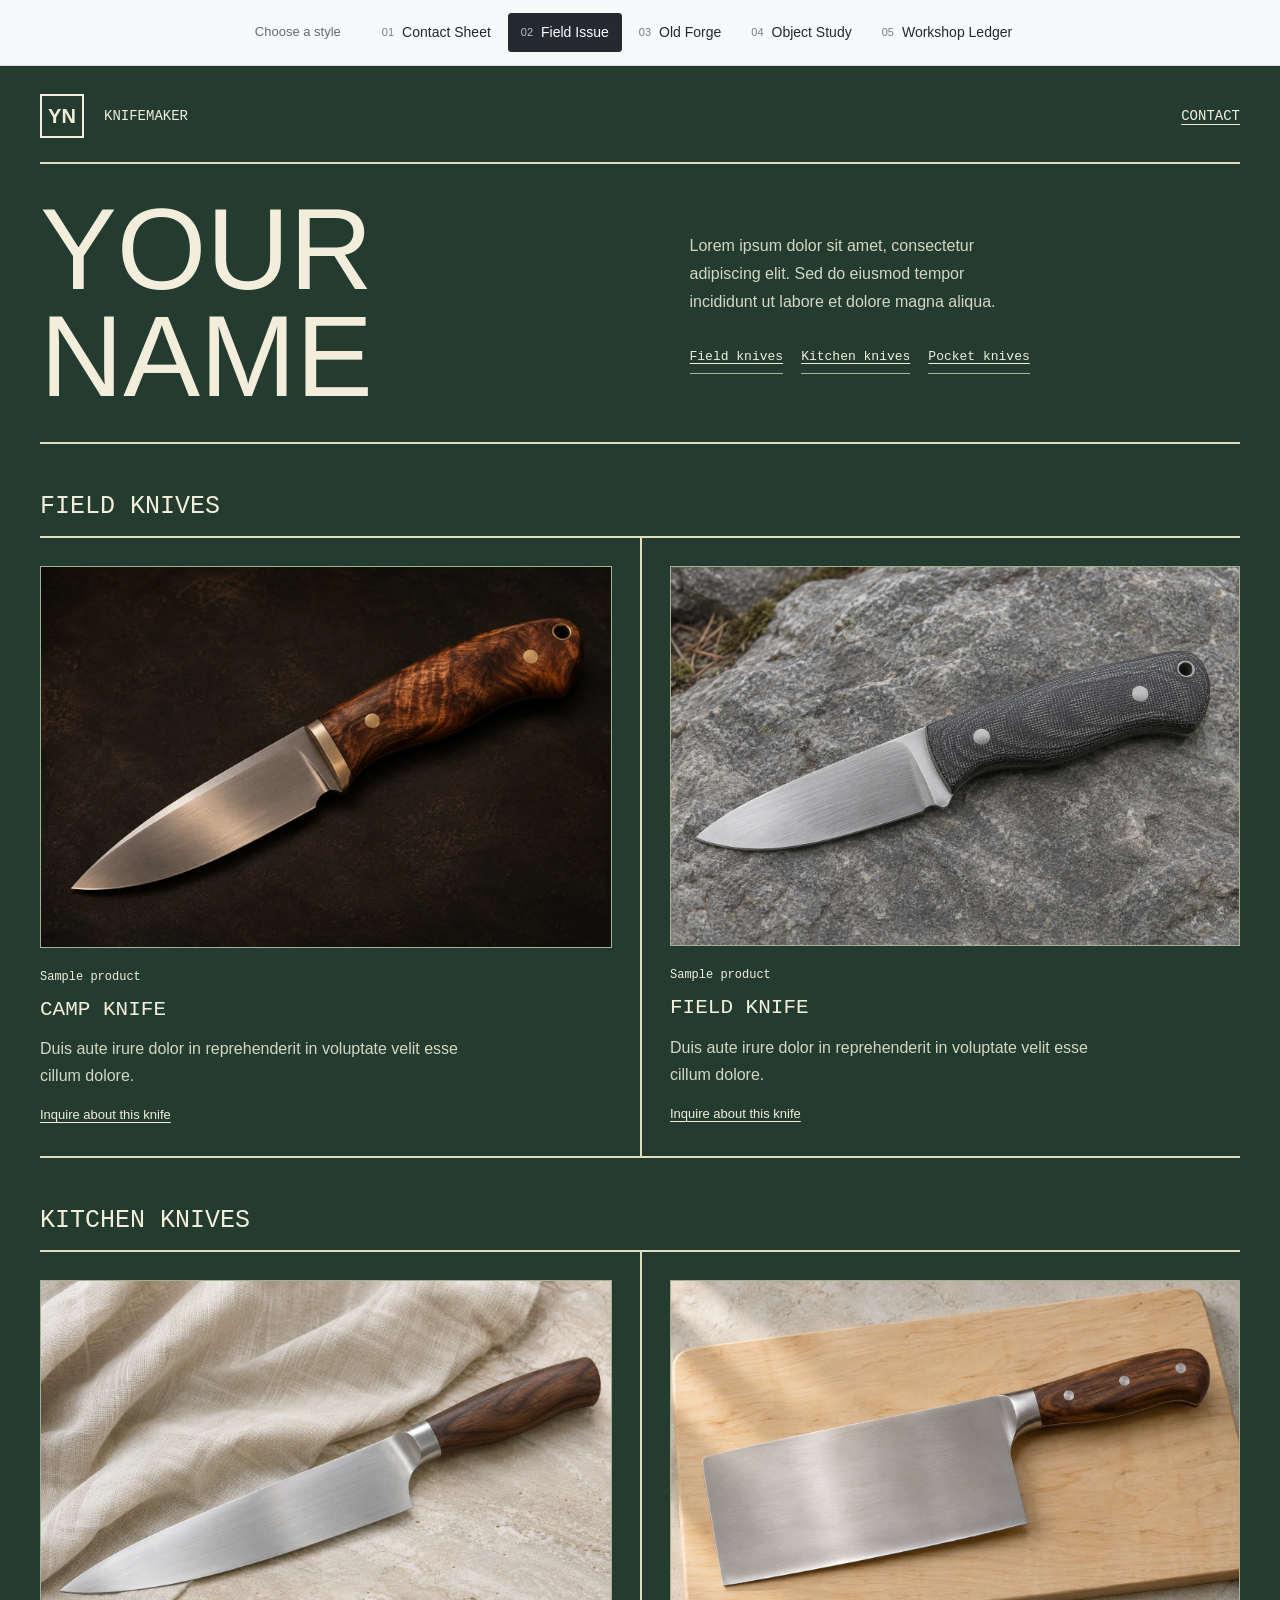
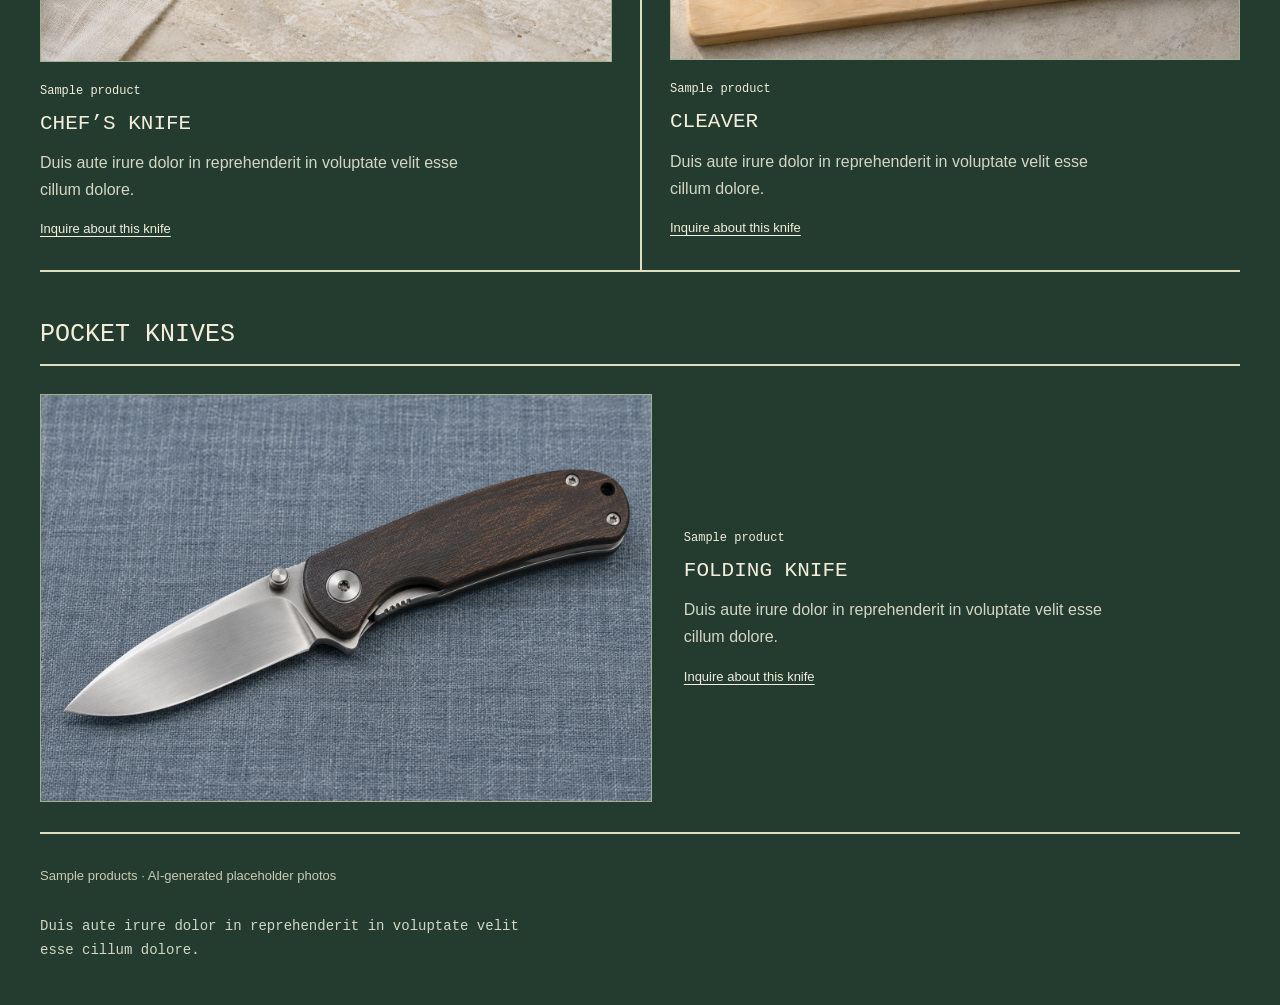
==== field.html @ 93c5e6f6 "Add five knife portfolio demos with fantasy-inspired Old Forge" ====
<!doctype html>
<html lang="en">
  <head>
    <meta charset="utf-8">
    <meta name="viewport" content="width=device-width, initial-scale=1">
    <meta name="description" content="Knife portfolio style preview: Field Issue.">
    <title>Field Issue — Knife portfolio preview</title>
    <link rel="icon" type="image/svg+xml" href="assets/favicon.svg">
    <link rel="stylesheet" href="styles.css?v=old-forge">
  </head>
  <body class="field-issue">
    <a class="skip-link" href="#main">Skip to page</a>
    <header class="demo-bar"><span class="demo-label">Choose a style</span><nav class="demo-nav" aria-label="Page styles">
          <a href="index.html"><span class="demo-number">01</span>Contact Sheet</a>
          <a href="field.html" aria-current="page"><span class="demo-number">02</span>Field Issue</a>
          <a href="zine.html"><span class="demo-number">03</span>Old Forge</a>
          <a href="object.html"><span class="demo-number">04</span>Object Study</a>
          <a href="ledger.html"><span class="demo-number">05</span>Workshop Ledger</a>
    </nav></header>

    <div class="field-page"><header class="field-header"><span class="field-stamp">YN</span><span>Knifemaker</span><a href="mailto:hello@example.com?subject=Knife%20inquiry">Contact</a></header><div class="field-masthead"><h1>Your<br> Name</h1><div><p>Lorem ipsum dolor sit amet, consectetur adipiscing elit. Sed do eiusmod tempor incididunt ut labore et dolore magna aliqua.</p><nav class="product-nav" aria-label="Blade types"><a href="#field-knives">Field knives</a><a href="#kitchen-knives">Kitchen knives</a><a href="#pocket-knives">Pocket knives</a></nav></div></div><main id="main" tabindex="-1"><section class="blade-section field-section" id="field-knives" aria-labelledby="field-knives-title"><div class="product-heading"><h2 id="field-knives-title">Field knives</h2></div><div class="field-catalog product-grid"><figure class="field-item product-card"><img src="assets/sample-knife.webp" width="1536" height="1024" alt="Illustrative camp knife with a figured wood handle and satin steel blade" fetchpriority="high"><figcaption><span class="item-number">Sample product</span><h3>Camp knife</h3><p>Duis aute irure dolor in reprehenderit in voluptate velit esse cillum dolore.</p><a class="product-inquiry" aria-label="Inquire about Camp knife" href="mailto:hello@example.com?subject=Camp%20knife%20inquiry">Inquire about this knife</a></figcaption></figure><figure class="field-item product-card"><img src="assets/sample-field.webp" width="1536" height="1024" alt="Illustrative fixed-blade field knife with a charcoal handle on stone" loading="lazy"><figcaption><span class="item-number">Sample product</span><h3>Field knife</h3><p>Duis aute irure dolor in reprehenderit in voluptate velit esse cillum dolore.</p><a class="product-inquiry" aria-label="Inquire about Field knife" href="mailto:hello@example.com?subject=Field%20knife%20inquiry">Inquire about this knife</a></figcaption></figure></div></section><section class="blade-section field-section" id="kitchen-knives" aria-labelledby="kitchen-knives-title"><div class="product-heading"><h2 id="kitchen-knives-title">Kitchen knives</h2></div><div class="field-catalog product-grid"><figure class="field-item product-card"><img src="assets/sample-chef.webp" width="1536" height="1024" alt="Illustrative chef knife with a walnut handle on pale linen" loading="lazy"><figcaption><span class="item-number">Sample product</span><h3>Chef’s knife</h3><p>Duis aute irure dolor in reprehenderit in voluptate velit esse cillum dolore.</p><a class="product-inquiry" aria-label="Inquire about Chef’s knife" href="mailto:hello@example.com?subject=Chef%E2%80%99s%20knife%20inquiry">Inquire about this knife</a></figcaption></figure><figure class="field-item product-card"><img src="assets/sample-cleaver.webp" width="1536" height="1024" alt="Illustrative broad rectangular cleaver with a walnut handle on a pale cutting board" loading="lazy"><figcaption><span class="item-number">Sample product</span><h3>Cleaver</h3><p>Duis aute irure dolor in reprehenderit in voluptate velit esse cillum dolore.</p><a class="product-inquiry" aria-label="Inquire about Cleaver" href="mailto:hello@example.com?subject=Cleaver%20inquiry">Inquire about this knife</a></figcaption></figure></div></section><section class="blade-section field-section" id="pocket-knives" aria-labelledby="pocket-knives-title"><div class="product-heading"><h2 id="pocket-knives-title">Pocket knives</h2></div><div class="field-catalog product-grid product-single"><figure class="field-item product-card"><img src="assets/sample-pocket.webp" width="1536" height="1024" alt="Illustrative open folding pocket knife with a dark handle on blue-gray fabric" loading="lazy"><figcaption><span class="item-number">Sample product</span><h3>Folding knife</h3><p>Duis aute irure dolor in reprehenderit in voluptate velit esse cillum dolore.</p><a class="product-inquiry" aria-label="Inquire about Folding knife" href="mailto:hello@example.com?subject=Folding%20knife%20inquiry">Inquire about this knife</a></figcaption></figure></div></section><p class="demo-disclosure">Sample products · AI-generated placeholder photos</p><p class="field-closing">Duis aute irure dolor in reprehenderit in voluptate velit esse cillum dolore.</p></main></div>
  </body>
</html>
---- styles.css ----
@charset "UTF-8";

/* Only the demo switcher is shared. Each page has its own composition. */
:root { color-scheme: light; --demo-height: 66px; }
* { box-sizing: border-box; }
body { margin: 0; font: 16px/1.5 -apple-system, BlinkMacSystemFont, "Segoe UI", sans-serif; -webkit-font-smoothing: antialiased; }
h1, p, figure { margin: 0; }
a { color: inherit; text-underline-offset: .25em; }
a:focus-visible { outline: 3px solid #4676dd; outline-offset: 5px; }
img { display: block; max-width: 100%; height: auto; }
main:focus { outline: none; }
.sample-note { font: 13px/1.5 -apple-system, BlinkMacSystemFont, "Segoe UI", sans-serif; }
.demo-bar { position: sticky; top: 0; z-index: 20; display: flex; align-items: center; justify-content: center; gap: 28px; min-height: var(--demo-height); padding: 10px 24px; border-bottom: 1px solid #d9dce0; background: #f8f9fa; color: #23282e; font: 14px/1.4 -apple-system, BlinkMacSystemFont, "Segoe UI", sans-serif; }
.demo-label { flex-shrink: 0; color: #646b73; font-size: 13px; }
.demo-nav { display: flex; flex-wrap: wrap; justify-content: center; gap: 4px; }
.demo-nav a { display: inline-flex; gap: 8px; align-items: center; padding: 9px 12px; border: 1px solid transparent; border-radius: 3px; text-decoration: none; white-space: nowrap; }
.demo-nav a:hover { background: #e9edf1; }
.demo-nav a[aria-current="page"] { border-color: #252a30; background: #252a30; color: #fff; }
.demo-number { color: #747d86; font-size: 11px; font-variant-numeric: tabular-nums; }
.demo-nav a[aria-current="page"] .demo-number { color: #bac2cb; }
.skip-link { position: fixed; top: -100px; left: 16px; z-index: 100; padding: 10px 14px; background: #23282e; color: white; }
.skip-link:focus { top: 12px; }

/* 01 — Contact Sheet: a quiet photographer's portfolio. */
.contact-sheet { background: #f4f5f4; color: #252a2d; }
.sheet-page { width: min(1020px, calc(100% - 80px)); margin: 0 auto; padding-bottom: 40px; }
.sheet-header { display: flex; align-items: center; justify-content: space-between; flex-wrap: wrap; gap: 16px 32px; padding: 36px 0 30px; }
.sheet-header h1 { font-size: 20px; font-weight: 600; letter-spacing: -.025em; }
.sheet-header p { color: #636a6e; font-size: 14px; }
.sheet-header a { font-size: 14px; overflow-wrap: anywhere; }
.sheet-photo img { width: 100%; aspect-ratio: 3 / 2; }
.sheet-photo figcaption { display: flex; justify-content: space-between; flex-wrap: wrap; gap: 8px 24px; padding-top: 16px; }
.sheet-photo .sample-note { color: #636a6e; }

/* 02 — Field Issue: boxed, practical, and deliberately utilitarian. */
.field-issue { background: #243c2f; color: #f2eedb; }
.field-page { width: min(1400px, calc(100% - 80px)); margin: 0 auto; padding: 28px 0 42px; }
.field-header { display: flex; align-items: center; gap: 20px; padding: 0 0 24px; border-bottom: 2px solid #dfdfbd; font: 14px/1.5 "Courier New", monospace; text-transform: uppercase; }
.field-stamp { display: grid; place-items: center; width: 44px; height: 44px; border: 2px solid currentColor; font: bold 20px/1 Arial, sans-serif; }
.field-header a { margin-left: auto; }
.field-grid { display: grid; grid-template-columns: 1.35fr 1fr; min-height: 610px; border-bottom: 2px solid #dfdfbd; }
.field-photo { display: flex; flex-direction: column; justify-content: center; padding: 30px 30px 30px 0; border-right: 2px solid #dfdfbd; }
.field-photo-top { display: flex; flex-wrap: wrap; justify-content: space-between; gap: 8px; padding-bottom: 14px; font: 14px/1.5 "Courier New", monospace; }
.field-photo img { width: 100%; border: 1px solid #c9ccb0; aspect-ratio: 3 / 2; }
.field-photo figcaption { padding-top: 12px; color: #c8cbb3; }
.field-identity { display: flex; flex-direction: column; align-items: flex-start; padding: 34px 0 26px 36px; }
.field-kicker { font: 13px/1.5 "Courier New", monospace; text-transform: uppercase; }
.field-identity h1 { margin: 34px 0; font-family: Impact, "Arial Narrow", sans-serif; font-size: clamp(72px, 8.7vw, 132px); font-weight: 400; line-height: .94; letter-spacing: -.02em; text-transform: uppercase; }
.field-contact { display: block; max-width: 100%; padding: 13px 18px; background: #e6ef75; color: #1c2b20; font: bold 14px/1.5 "Courier New", monospace; overflow-wrap: anywhere; }
.field-bottom { display: flex; justify-content: space-between; width: 100%; gap: 20px; margin-top: auto; padding-top: 36px; font: 13px/1.5 "Courier New", monospace; }


/* 04 — Object Study: quiet spacing and a framed, museum-like presentation. */
.object-study { background: #f5f2eb; color: #2e2a25; font-family: Georgia, "Times New Roman", serif; }
.object-page { width: min(1180px, calc(100% - 80px)); margin: auto; padding-bottom: 40px; }
.object-header { text-align: center; padding: 42px 0 32px; }
.object-header h1 { font-size: 24px; font-weight: 400; }
.object-header p { margin-top: 6px; color: #70695e; font-size: 14px; }
.object-mount { width: min(840px, 100%); margin: auto; padding: 44px 80px; border: 1px solid #ddd7cb; background: #fffefa; }
.object-mount img { width: 100%; aspect-ratio: 3 / 2; }
.object-piece figcaption { display: flex; flex-direction: column; align-items: center; gap: 8px; padding-top: 24px; }
.object-title { font-size: 23px; font-style: italic; }
.object-piece .sample-note { color: #756e63; }
.object-contact { margin-top: 26px; text-align: center; font-size: 15px; }

/* 05 — Workshop Ledger: an architectural split with a warm, solid sidebar. */
.workshop-ledger { background: #24201c; color: #f8f3eb; }
.ledger-page { display: grid; grid-template-columns: minmax(300px, 32%) 1fr; min-height: calc(100svh - var(--demo-height)); }
.ledger-sidebar { display: flex; flex-direction: column; padding: 34px 36px 30px; background: #a7422b; }
.ledger-top { display: flex; justify-content: space-between; font-size: 13px; }
.ledger-sidebar h1 { margin-top: 72px; font: 400 clamp(64px, 6.8vw, 104px)/.98 Georgia, "Times New Roman", serif; letter-spacing: -.055em; }
.ledger-contact { margin-top: auto; padding-top: 64px; }
.ledger-contact p { padding-top: 18px; margin-bottom: 8px; border-top: 1px solid #d69c8b; font-size: 13px; }
.ledger-contact a { font-size: 15px; overflow-wrap: anywhere; }
.ledger-foot { margin-top: 32px; font-size: 12px; }
.ledger-photo { position: relative; display: flex; flex-direction: column; justify-content: center; min-width: 0; padding: 48px 28px; background: #1e1a16; }
.ledger-photo img { width: 100%; aspect-ratio: 3 / 2; }
.ledger-photo figcaption { padding-top: 16px; color: #b9afa1; text-align: right; }

@media (max-width: 1000px) {
  :root { --demo-height: 100px; }
  .demo-bar { flex-direction: column; gap: 5px; padding: 9px 16px; }
  .demo-label { font-size: 12px; }
  .demo-nav a { padding: 8px 10px; }
  .field-page { width: calc(100% - 48px); }
  .field-grid { grid-template-columns: 1.2fr 1fr; min-height: 550px; }
  .field-photo { padding-right: 20px; }
  .field-identity { padding-left: 24px; }
  .field-identity h1 { font-size: 80px; }
  .ledger-sidebar { padding-inline: 28px; }
  .ledger-photo { padding-inline: 20px; }
}
@media (max-width: 700px) {
  .demo-bar { position: relative; padding: 10px 8px; }
  .demo-nav { gap: 3px; }
  .demo-nav a { padding: 7px 8px; font-size: 12px; }
  .demo-number { font-size: 10px; }
  .sheet-page { width: calc(100% - 32px); }
  .sheet-header { padding: 24px 0; gap: 16px; }
  .sheet-header h1 { font-size: 18px; }
  .sheet-photo figcaption { padding-top: 12px; gap: 8px 16px; }
  .field-page { width: calc(100% - 32px); padding-top: 18px; }
  .field-header { padding-bottom: 16px; gap: 16px; font-size: 12px; }
  .field-grid { grid-template-columns: 1fr; }
  .field-photo { border-right: 0; border-bottom: 2px solid #dfdfbd; padding: 22px 0; }
  .field-identity { padding: 26px 0 20px; }
  .field-identity h1 { margin: 24px 0; font-size: clamp(80px, 19vw, 120px); }
  .field-identity h1 br { display: none; }
  .field-identity h1 { max-width: 100%; overflow-wrap: anywhere; }
  .field-bottom { padding-top: 28px; }
  .object-page { width: calc(100% - 32px); padding-bottom: 30px; }
  .object-header { padding: 32px 0 24px; }
  .object-mount { padding: 28px; }
  .object-title { font-size: 22px; }
  .ledger-page { grid-template-columns: 1fr; min-height: 0; }
  .ledger-sidebar { padding: 24px; }
  .ledger-sidebar h1 { margin-top: 32px; font-size: 72px; }
  .ledger-sidebar h1 br { display: none; }
  .ledger-contact { padding-top: 34px; }
  .ledger-foot { margin-top: 22px; }
  .ledger-photo { padding: 28px 20px; }
}
@media (max-width: 380px) {
  .demo-nav a { padding-inline: 6px; gap: 5px; }
  .sheet-header { align-items: flex-start; }
  .sheet-header a { font-size: 13px; }
  .field-identity h1 { font-size: 76px; }
  .ledger-sidebar h1 { font-size: 62px; }
}

/* Expanded demo content: shared photographs, different arrangements. */
h2 { margin: 0; font-size: 20px; font-weight: 500; line-height: 1.3; }
.item-number { display: block; margin-bottom: 10px; font: 12px/1.5 "Courier New", monospace; }
.sheet-intro { max-width: 550px; margin: 0 0 30px; color: #60666a; line-height: 1.75; }
.sheet-gallery { display: grid; grid-template-columns: 1fr 1fr; gap: 42px 28px; margin-top: 52px; }
.sheet-item img { width: 100%; aspect-ratio: 3 / 2; object-fit: cover; }
.sheet-item figcaption { padding-top: 16px; }
.sheet-item .item-number { display: none; }
.sheet-item h2 { font-size: 17px; font-weight: 500; }
.sheet-item p { max-width: 42ch; margin-top: 8px; color: #636a6e; font-size: 14px; line-height: 1.75; }
.sheet-closing { display: flex; justify-content: space-between; align-items: flex-start; gap: 24px; margin-top: 52px; padding-top: 24px; border-top: 1px solid #d6dad9; font-size: 14px; }
.sheet-closing p { max-width: 42ch; color: #636a6e; }
.sheet-closing a { flex-shrink: 0; }
.field-intro { max-width: 33ch; margin-bottom: 28px; color: #d3d7c2; font-size: 16px; line-height: 1.75; }
.field-identity h1 { margin-block: 26px; }
.field-catalog { display: grid; grid-template-columns: 1fr 1fr; border-bottom: 2px solid #dfdfbd; }
.field-item { padding: 28px 28px 30px 0; border-top: 1px solid #7a8a70; }
.field-item:nth-child(even) { padding: 28px 0 30px 28px; border-left: 2px solid #dfdfbd; }
.field-item img { width: 100%; aspect-ratio: 3 / 2; object-fit: cover; border: 1px solid #a5b092; }
.field-item figcaption { padding-top: 20px; }
.field-item h2 { font-family: "Courier New", monospace; font-size: 19px; text-transform: uppercase; }
.field-item p { max-width: 47ch; margin-top: 12px; color: #d3d7c2; line-height: 1.7; }
.field-closing { max-width: 60ch; padding-top: 28px; color: #d3d7c2; font: 14px/1.7 "Courier New", monospace; }
.object-intro { max-width: 47ch; margin: 0 auto 34px; color: #6b6257; text-align: center; font-size: 17px; line-height: 1.8; }
.object-gallery { display: grid; grid-template-columns: 1fr 1fr; gap: 62px 48px; width: min(1000px,100%); margin: 72px auto 0; }
.object-item { min-width: 0; text-align: center; }
.object-item img { width: 100%; aspect-ratio: 3 / 2; object-fit: cover; padding: 26px; border: 1px solid #ddd7cb; background: #fffefa; }
.object-item figcaption { padding-top: 20px; }
.object-item .item-number { color: #7c7367; }
.object-item h2 { font-family: Georgia, serif; font-size: 22px; font-weight: 400; font-style: italic; }
.object-item p { max-width: 35ch; margin: 12px auto 0; color: #70695e; line-height: 1.8; }
.object-closing { max-width: 44ch; margin: 64px auto 0; text-align: center; color: #70695e; line-height: 1.8; }
.ledger-sidebar { position: sticky; top: var(--demo-height); align-self: start; min-height: calc(100svh - var(--demo-height)); }
.ledger-sidebar h1 { margin-top: 52px; }
.ledger-intro { max-width: 30ch; margin-top: 30px; color: #f0d7cb; line-height: 1.8; }
.ledger-contact { padding-top: 42px; }
.ledger-work { min-width: 0; }
.ledger-photo { min-height: calc(100svh - var(--demo-height)); }
.ledger-gallery { display: grid; grid-template-columns: 1fr 1fr; background: #eeeae3; color: #342d28; }
.ledger-item { min-width: 0; padding: 26px; border-bottom: 1px solid #c7c0b7; }
.ledger-item:nth-child(odd) { border-right: 1px solid #c7c0b7; }
.ledger-item img { width: 100%; aspect-ratio: 3 / 2; object-fit: cover; }
.ledger-item figcaption { padding-top: 20px; }
.ledger-item h2 { font-size: 19px; font-weight: 500; }
.ledger-item p { margin-top: 12px; color: #70675d; font-size: 14px; line-height: 1.8; }
.ledger-closing { margin: 0; padding: 32px 26px 38px; background: #eeeae3; color: #70675d; font-size: 14px; line-height: 1.8; }
@media (max-width: 1000px) {
  .ledger-intro { font-size: 14px; }
  .ledger-item { padding: 20px; }
}
@media (max-width: 700px) {
  .sheet-intro { margin-bottom: 24px; font-size: 15px; }
  .sheet-gallery { grid-template-columns: 1fr; gap: 30px; margin-top: 34px; }
  .sheet-closing { flex-direction: column; gap: 16px; margin-top: 34px; }
  .field-catalog { grid-template-columns: 1fr; }
  .field-item, .field-item:nth-child(even) { padding: 24px 0; border-left: 0; }
  .field-intro { max-width: 100%; }
  .object-intro { font-size: 16px; }
  .object-gallery { grid-template-columns: 1fr; gap: 40px; margin-top: 48px; }
  .object-item img { padding: 24px; }
  .object-closing { margin-top: 40px; }
  .ledger-sidebar { position: static; min-height: 0; }
  .ledger-sidebar h1 { margin-top: 32px; }
  .ledger-intro { max-width: 42ch; font-size: 16px; }
  .ledger-photo { min-height: 0; }
  .ledger-gallery { grid-template-columns: 1fr; }
  .ledger-item, .ledger-item:nth-child(odd) { border-right: 0; padding: 24px; }
}

/* Product groups and category navigation. */
h3 { margin: 0; font-size: 20px; font-weight: 500; line-height: 1.3; }
.blade-section { margin-top: 48px; scroll-margin-top: calc(var(--demo-height) + 24px); }
.product-heading { padding-bottom: 18px; }
.product-heading h2 { font-size: 26px; }
.product-nav { display: flex; flex-wrap: wrap; gap: 10px 26px; margin-bottom: 32px; }
.product-nav a { display: inline-block; padding-block: 7px; font-size: 14px; text-decoration-thickness: 1px; }
.product-inquiry { display: inline-block; margin-top: 16px; font-size: 13px; }
.demo-disclosure { padding-top: 32px; font: 13px/1.6 -apple-system,BlinkMacSystemFont,"Segoe UI",sans-serif; }
.product-feature h3 { font-size: 16px; }

.sheet-section .sheet-gallery { margin-top: 0; }
.sheet-section .product-heading { border-top: 1px solid #cbd0cf; padding-top: 22px; }
.sheet-section h2 { font-size: 23px; font-weight: 500; }
.sheet-section h3 { font-size: 18px; }
.sheet-section .item-number { display: block; margin-bottom: 6px; color: #727a7c; }
.sheet-section .product-single { grid-template-columns: 1fr; }
.sheet-section .product-single .sheet-item { display: grid; grid-template-columns: 1.1fr 1fr; align-items: center; gap: 32px; }
.contact-sheet .demo-disclosure { color: #636a6e; }

.field-masthead { display: grid; grid-template-columns: 1.1fr 1fr; align-items: center; gap: 44px; padding-block: 32px; border-bottom: 2px solid #dfdfbd; }
.field-masthead h1 { font: 400 clamp(76px,9vw,130px)/.93 Impact,"Arial Narrow",sans-serif; text-transform: uppercase; }
.field-masthead p { max-width: 38ch; color: #d3d7c2; line-height: 1.75; }
.field-masthead .product-nav { margin: 24px 0 0; gap: 6px 18px; }
.field-masthead .product-nav a { font: 13px/1.5 "Courier New",monospace; border-bottom: 1px solid #aab596; }
.field-section .product-heading { display: flex; border-bottom: 2px solid #dfdfbd; padding-bottom: 14px; }
.field-section h2 { font: 400 25px/1.2 "Courier New",monospace; text-transform: uppercase; }
.field-section h3 { font: 400 21px/1.3 "Courier New",monospace; text-transform: uppercase; }
.field-section .field-item { border-top: 0; }
.field-section .product-single { grid-template-columns: 1fr; }
.field-section .product-single .field-item { display: grid; grid-template-columns: 1.1fr 1fr; align-items: center; gap: 32px; padding-right: 0; }
.field-issue .demo-disclosure { color: #c8cbb3; }


.object-study .product-nav { justify-content: center; gap: 12px 34px; }
.object-study .product-nav a { font-family: Georgia,serif; font-size: 15px; color: #5d5549; }
.object-section .product-heading { text-align: center; border-top: 1px solid #d4cec1; padding-top: 26px; }
.object-section .product-heading h2 { font: 400 29px/1.2 Georgia,serif; }
.object-section .object-gallery { margin-top: 20px; }
.object-section h3 { font: italic 400 23px/1.25 Georgia,serif; }
.object-section .product-single { grid-template-columns: 1fr; max-width: 640px; }
.object-section .product-inquiry { color: #675e52; font-family: Georgia,serif; font-size: 14px; }
.object-study .demo-disclosure { text-align: center; color: #756e63; }

.ledger-sidebar .product-nav { flex-direction: column; align-items: flex-start; gap: 0; margin: 22px 0 0; }
.ledger-sidebar .product-nav a { font-size: 15px; }
.ledger-sidebar h1 { margin-top: 36px; }
.ledger-intro { margin-top: 24px; }
.ledger-contact { padding-top: 26px; }
.ledger-section { margin-top: 0; background: #eeeae3; color: #342d28; }
.ledger-section .product-heading { padding: 26px; border-bottom: 1px solid #c7c0b7; }
.ledger-section .product-heading h2 { font-size: 26px; }
.ledger-section h3 { font-size: 20px; }
.ledger-section .product-single { grid-template-columns: 1fr; }
.ledger-section .product-single .ledger-item { display: grid; grid-template-columns: 1.1fr 1fr; gap: 26px; align-items: center; }
.ledger-section .product-single figcaption { padding-top: 0; }
.workshop-ledger .demo-disclosure { background: #eeeae3; color: #70675d; padding: 24px 26px 0; }

@media (max-width: 1000px) {
  .field-masthead { gap: 24px; }
  .ledger-sidebar h1 { font-size: 72px; }
  .ledger-intro { font-size: 14px; }
  .ledger-sidebar .product-nav { margin-top: 16px; }
  .ledger-contact { padding-top: 22px; }
  .ledger-foot { margin-top: 22px; }
}
@media (max-width: 700px) {
  .blade-section { margin-top: 34px; scroll-margin-top: 20px; }
  .product-nav { margin-bottom: 22px; gap: 4px 20px; }
  .product-nav a { font-size: 14px; }
  .product-heading h2 { font-size: 24px; }
  .sheet-section .product-single .sheet-item,
  .field-section .product-single .field-item,
  .ledger-section .product-single .ledger-item { grid-template-columns: 1fr; gap: 0; }
  .field-masthead { grid-template-columns: 1fr; gap: 24px; padding-block: 26px; }
  .field-masthead h1 { font-size: 80px; }
  .field-masthead .product-nav { margin-top: 18px; }
  .field-section h2 { font-size: 23px; }
  .object-study .product-nav { gap: 6px 20px; }
  .object-section .product-heading h2 { font-size: 27px; }
  .ledger-sidebar .product-nav { flex-direction: row; gap: 0 20px; margin-top: 20px; }
  .ledger-section { margin-top: 0; }
  .ledger-section .product-single figcaption { padding-top: 20px; }
  .ledger-sidebar h1 { font-size: 62px; }
}

@media (max-height: 850px) and (min-width: 701px) {
  .ledger-sidebar { position: static; }
}

/* 03 — Old Forge: a painted landscape and the pages of an old book. */
.old-forge { background: #182c26; color: #e9ddbe; font-family: "Palatino Linotype", "Book Antiqua", Palatino, Georgia, serif; }
.old-forge a:focus-visible { outline-color: #b58435; }
.old-forge .demo-bar { font-family: -apple-system, BlinkMacSystemFont, "Segoe UI", sans-serif; }
.forge-page { max-width: 1600px; margin: auto; }
.forge-masthead { padding: 24px 6% 0; text-align: center; }
.forge-topline { display: flex; justify-content: space-between; gap: 24px; padding-bottom: 20px; border-bottom: 1px solid #526052; color: #d3c5a1; font-size: 12px; letter-spacing: .12em; }
.forge-topline > span { text-transform: uppercase; }
.forge-topline a { letter-spacing: .03em; text-decoration: none; }
.forge-topline a:hover { text-decoration: underline; }
.forge-mark { display: block; width: 108px; height: 81px; margin: 30px auto 10px; color: #bc9c58; }
.forge-masthead h1 { font-size: clamp(44px, 5.3vw, 78px); font-weight: 400; line-height: 1.15; letter-spacing: .08em; text-transform: uppercase; }
.forge-rule { display: flex; align-items: center; justify-content: center; gap: 18px; width: min(320px, 75%); margin: 18px auto 10px; color: #bc9c58; font-size: 13px; }
.forge-rule::before, .forge-rule::after { content: ""; width: 100%; height: 1px; background: #6b7259; }
.old-forge .product-nav { justify-content: center; gap: 8px 42px; margin: 0; padding: 4px 0 24px; }
.old-forge .product-nav a { padding: 9px 0; color: #e2d5b4; font-size: 15px; letter-spacing: .03em; text-decoration: none; border-bottom: 1px solid transparent; }
.old-forge .product-nav a:hover { color: #fff4d7; border-color: #bc9c58; }
.forge-landscape { margin: 0 28px; padding: 7px; border: 1px solid #8e8059; background: #182c26; }
.forge-landscape img { width: 100%; aspect-ratio: 2.65 / 1; object-fit: cover; object-position: center 52%; }
.forge-parchment { margin-top: 26px; padding: 0 7% 28px; color: #34392b; background: #eae1cc; background-image: radial-gradient(ellipse at 50% 10%, #f6efdd 0%, transparent 75%); border-top: 1px solid #baa77b; border-bottom: 1px solid #baa77b; }
.forge-intro { max-width: 530px; margin: auto; padding-top: 38px; text-align: center; }
.forge-ornament { display: block; margin-bottom: 12px; color: #80682e; font-size: 38px; line-height: 1; }
.forge-intro p { color: #5d604f; font-size: 17px; line-height: 1.8; }
.forge-section { margin-top: 62px; }
.forge-section-heading { position: relative; display: flex; flex-direction: column; align-items: center; margin-bottom: 32px; padding-top: 19px; border-top: 1px solid #b4a77f; text-align: center; }
.forge-section-heading > span { position: absolute; top: -12px; left: 50%; min-width: 54px; padding-inline: 12px; background: #eee6d3; color: #80682e; font-size: 14px; transform: translateX(-50%); }
.forge-section-heading h2 { font-size: 34px; font-weight: 400; letter-spacing: .025em; }
.forge-gallery { display: grid; grid-template-columns: repeat(2, minmax(0, 1fr)); gap: 44px; }
.forge-mount { padding: 7px; border: 1px solid #a89b77; outline: 1px solid #b9ac87; outline-offset: -4px; background: #ded4bc; }
.forge-mount img { width: 100%; aspect-ratio: 3 / 2; object-fit: cover; }
.forge-piece figcaption { padding: 23px 8px 0; }
.forge-sample { display: block; margin-bottom: 7px; color: #6b6c5c; font-size: 12px; font-style: italic; }
.forge-piece h3 { font-size: 29px; font-weight: 400; }
.forge-piece p { max-width: 41ch; margin-top: 10px; color: #60614f; font-size: 15px; line-height: 1.75; }
.forge-piece .product-inquiry { padding-bottom: 4px; border-bottom: 1px solid #a69970; color: #394c3d; font-size: 14px; text-decoration: none; }
.forge-piece .product-inquiry span { display: inline-block; margin-left: 12px; }
.forge-piece .product-inquiry:hover { border-color: #394c3d; }
.forge-single { display: block; }
.forge-single .forge-piece { display: grid; grid-template-columns: 1fr 1fr; align-items: center; gap: 44px; }
.forge-single figcaption { padding-top: 0; }
.old-forge .demo-disclosure { margin-top: 44px; padding-top: 24px; border-top: 1px solid #b4a77f; color: #656650; text-align: center; font: 12px/1.6 "Palatino Linotype", Palatino, Georgia, serif; }
.forge-footer { padding: 38px 24px 46px; text-align: center; }
.forge-footer-star { color: #bc9c58; font-size: 24px; }
.forge-footer p { max-width: 42ch; margin: 12px auto 20px; color: #c1c2a9; font-size: 15px; line-height: 1.75; }
.forge-footer a { font-size: 23px; overflow-wrap: anywhere; text-decoration-thickness: 1px; }

@media (max-width: 1000px) {
  .forge-landscape { margin-inline: 20px; }
  .forge-gallery, .forge-single .forge-piece { gap: 28px; }
  .forge-parchment { padding-inline: 6%; }
}
@media (max-width: 700px) {
  .forge-masthead { padding: 20px 20px 0; }
  .forge-topline { gap: 12px; font-size: 10px; letter-spacing: .08em; }
  .forge-topline a { font-size: 11px; letter-spacing: 0; }
  .forge-mark { width: 96px; height: 72px; margin-top: 24px; }
  .forge-masthead h1 { font-size: clamp(32px, 9vw, 54px); letter-spacing: .06em; }
  .forge-rule { margin-top: 14px; }
  .old-forge .product-nav { gap: 4px 22px; padding-bottom: 18px; }
  .old-forge .product-nav a { font-size: 14px; letter-spacing: 0; }
  .forge-landscape { margin-inline: 12px; padding: 5px; }
  .forge-landscape img { aspect-ratio: 1.4 / 1; object-position: 40% center; }
  .forge-parchment { margin-top: 16px; padding: 0 24px 22px; }
  .forge-intro { padding-top: 30px; }
  .forge-intro p { font-size: 16px; line-height: 1.75; }
  .forge-section { margin-top: 48px; }
  .forge-section-heading { margin-bottom: 24px; }
  .forge-section-heading h2 { font-size: 29px; }
  .forge-gallery, .forge-single .forge-piece { display: grid; grid-template-columns: 1fr; gap: 34px; }
  .forge-piece figcaption, .forge-single figcaption { padding: 17px 2px 0; }
  .forge-single .forge-piece { gap: 0; }
  .forge-piece h3 { font-size: 27px; }
  .forge-footer { padding-block: 30px 38px; }
  .forge-footer a { font-size: 21px; }
}
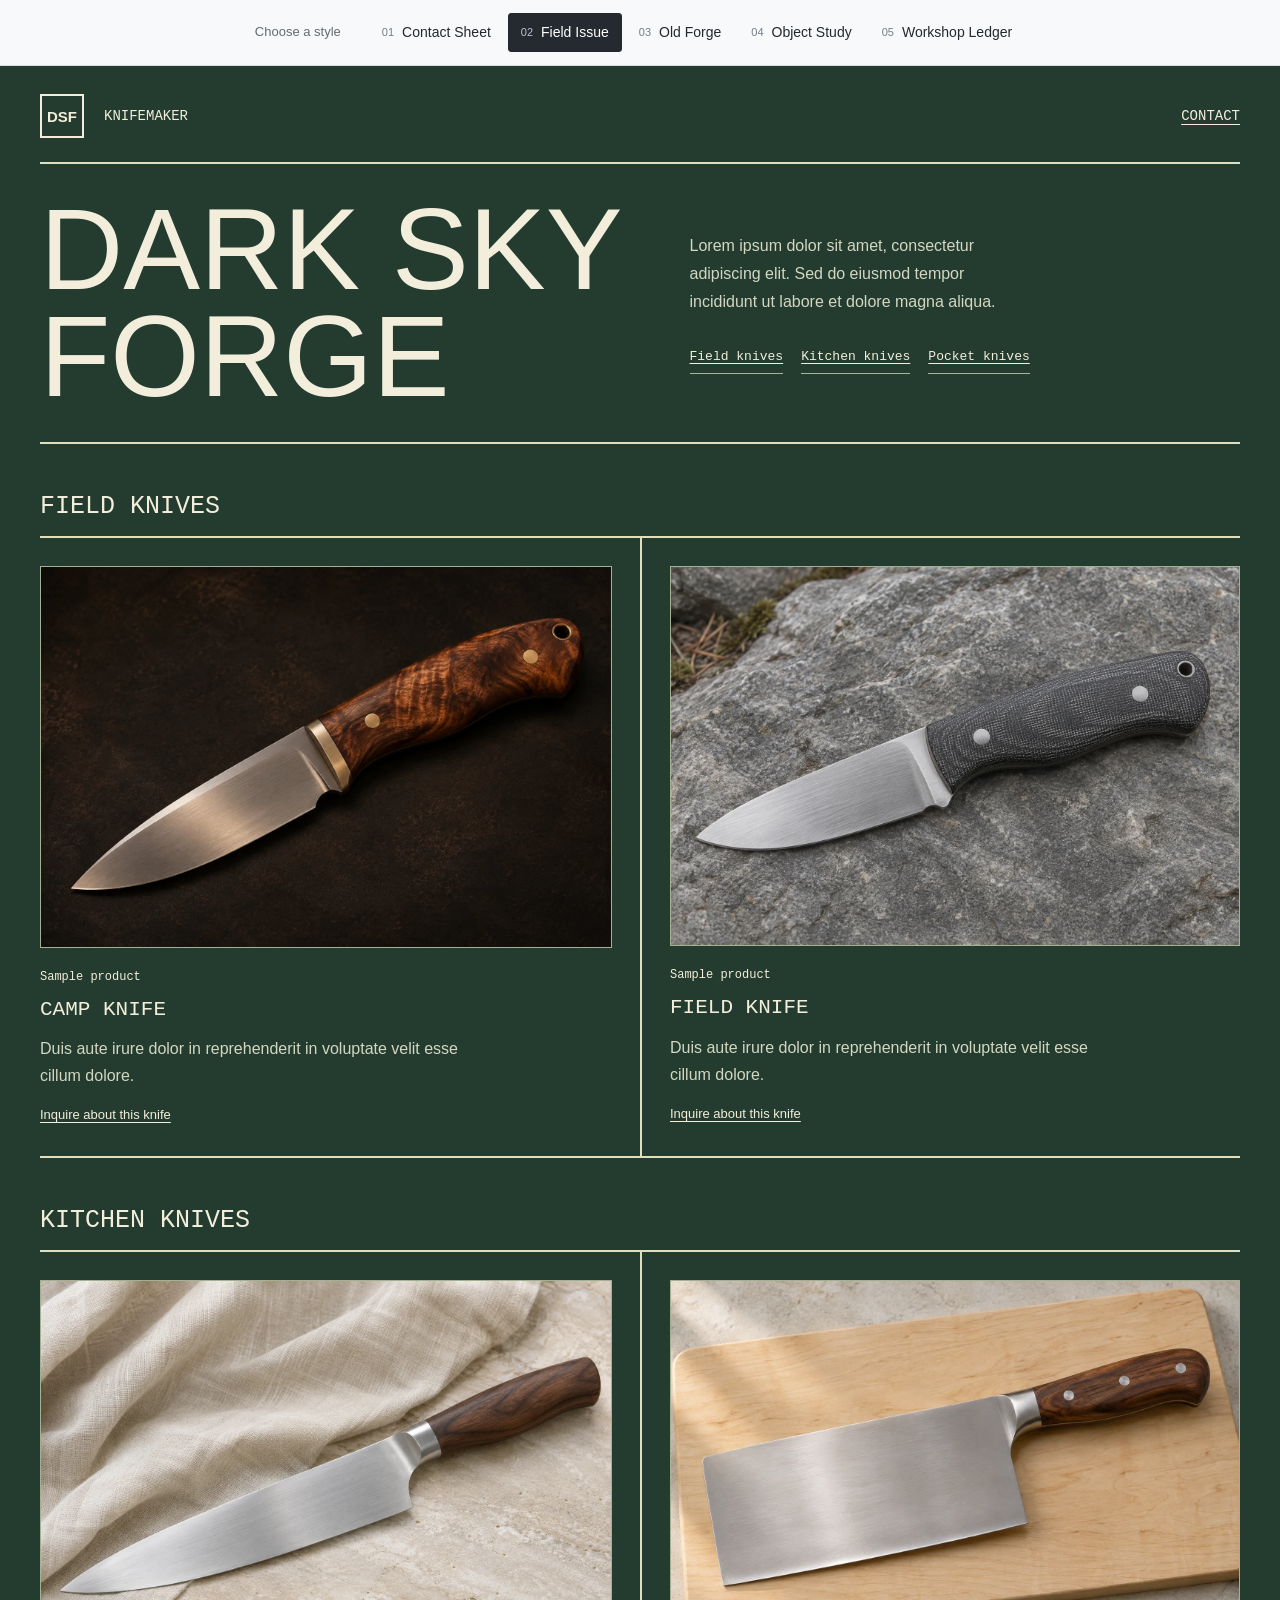
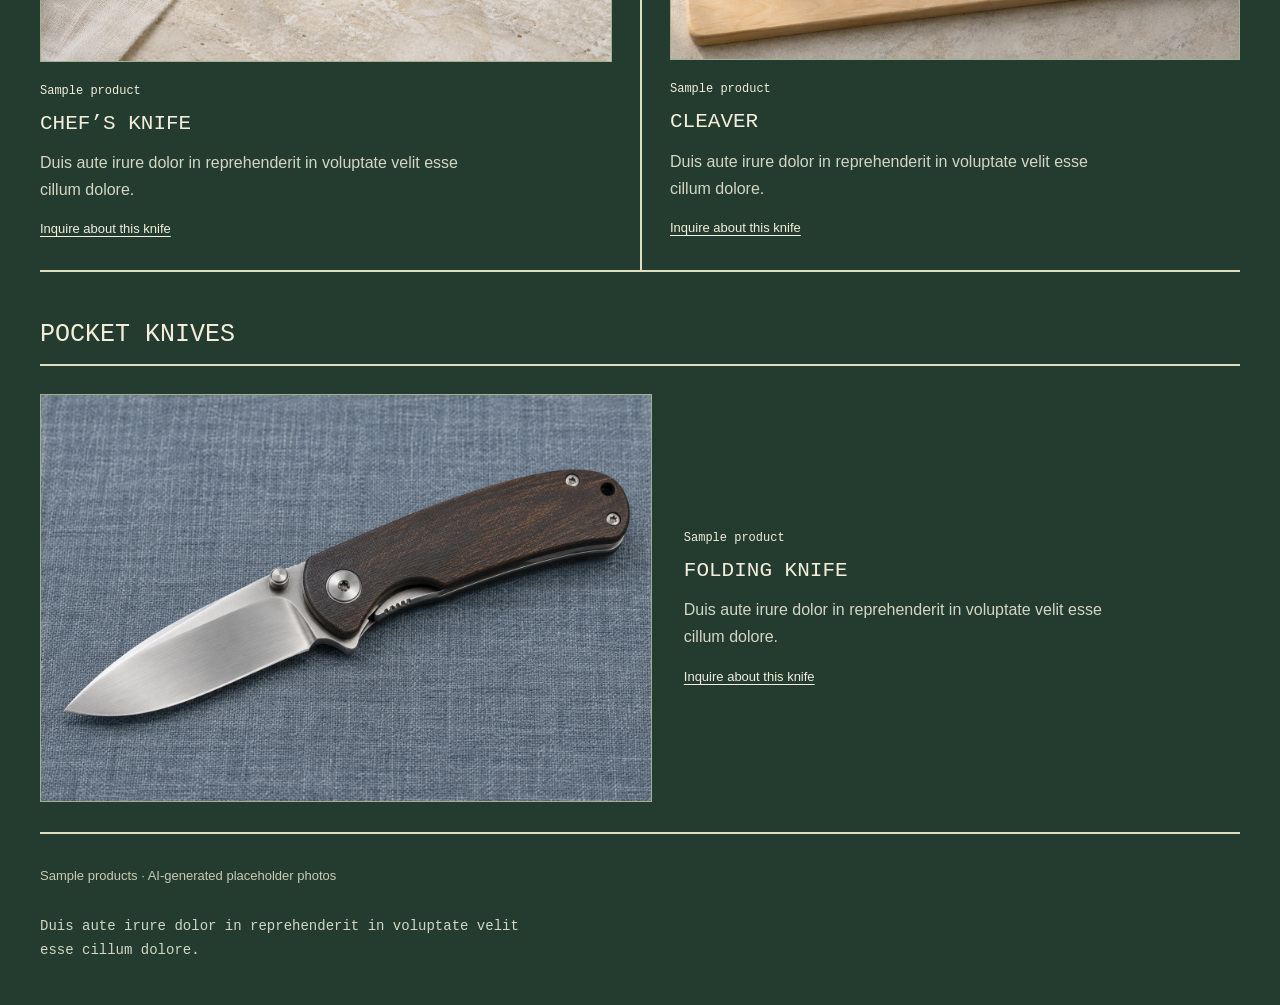
==== commit 8098968a: "Brand all portfolio demos as Dark Sky Forge" ====
--- a/field.html
+++ b/field.html
@@ -3,10 +3,10 @@
   <head>
     <meta charset="utf-8">
     <meta name="viewport" content="width=device-width, initial-scale=1">
-    <meta name="description" content="Knife portfolio style preview: Field Issue.">
-    <title>Field Issue — Knife portfolio preview</title>
-    <link rel="icon" type="image/svg+xml" href="assets/favicon.svg">
-    <link rel="stylesheet" href="styles.css?v=old-forge">
+    <meta name="description" content="Dark Sky Forge knife portfolio style preview: Field Issue.">
+    <title>Dark Sky Forge — Field Issue</title>
+    <link rel="icon" type="image/svg+xml" href="assets/favicon.svg?v=dark-sky-forge">
+    <link rel="stylesheet" href="styles.css?v=dark-sky-forge">
   </head>
   <body class="field-issue">
     <a class="skip-link" href="#main">Skip to page</a>
@@ -18,6 +18,6 @@
           <a href="ledger.html"><span class="demo-number">05</span>Workshop Ledger</a>
     </nav></header>
 
-    <div class="field-page"><header class="field-header"><span class="field-stamp">YN</span><span>Knifemaker</span><a href="mailto:hello@example.com?subject=Knife%20inquiry">Contact</a></header><div class="field-masthead"><h1>Your<br> Name</h1><div><p>Lorem ipsum dolor sit amet, consectetur adipiscing elit. Sed do eiusmod tempor incididunt ut labore et dolore magna aliqua.</p><nav class="product-nav" aria-label="Blade types"><a href="#field-knives">Field knives</a><a href="#kitchen-knives">Kitchen knives</a><a href="#pocket-knives">Pocket knives</a></nav></div></div><main id="main" tabindex="-1"><section class="blade-section field-section" id="field-knives" aria-labelledby="field-knives-title"><div class="product-heading"><h2 id="field-knives-title">Field knives</h2></div><div class="field-catalog product-grid"><figure class="field-item product-card"><img src="assets/sample-knife.webp" width="1536" height="1024" alt="Illustrative camp knife with a figured wood handle and satin steel blade" fetchpriority="high"><figcaption><span class="item-number">Sample product</span><h3>Camp knife</h3><p>Duis aute irure dolor in reprehenderit in voluptate velit esse cillum dolore.</p><a class="product-inquiry" aria-label="Inquire about Camp knife" href="mailto:hello@example.com?subject=Camp%20knife%20inquiry">Inquire about this knife</a></figcaption></figure><figure class="field-item product-card"><img src="assets/sample-field.webp" width="1536" height="1024" alt="Illustrative fixed-blade field knife with a charcoal handle on stone" loading="lazy"><figcaption><span class="item-number">Sample product</span><h3>Field knife</h3><p>Duis aute irure dolor in reprehenderit in voluptate velit esse cillum dolore.</p><a class="product-inquiry" aria-label="Inquire about Field knife" href="mailto:hello@example.com?subject=Field%20knife%20inquiry">Inquire about this knife</a></figcaption></figure></div></section><section class="blade-section field-section" id="kitchen-knives" aria-labelledby="kitchen-knives-title"><div class="product-heading"><h2 id="kitchen-knives-title">Kitchen knives</h2></div><div class="field-catalog product-grid"><figure class="field-item product-card"><img src="assets/sample-chef.webp" width="1536" height="1024" alt="Illustrative chef knife with a walnut handle on pale linen" loading="lazy"><figcaption><span class="item-number">Sample product</span><h3>Chef’s knife</h3><p>Duis aute irure dolor in reprehenderit in voluptate velit esse cillum dolore.</p><a class="product-inquiry" aria-label="Inquire about Chef’s knife" href="mailto:hello@example.com?subject=Chef%E2%80%99s%20knife%20inquiry">Inquire about this knife</a></figcaption></figure><figure class="field-item product-card"><img src="assets/sample-cleaver.webp" width="1536" height="1024" alt="Illustrative broad rectangular cleaver with a walnut handle on a pale cutting board" loading="lazy"><figcaption><span class="item-number">Sample product</span><h3>Cleaver</h3><p>Duis aute irure dolor in reprehenderit in voluptate velit esse cillum dolore.</p><a class="product-inquiry" aria-label="Inquire about Cleaver" href="mailto:hello@example.com?subject=Cleaver%20inquiry">Inquire about this knife</a></figcaption></figure></div></section><section class="blade-section field-section" id="pocket-knives" aria-labelledby="pocket-knives-title"><div class="product-heading"><h2 id="pocket-knives-title">Pocket knives</h2></div><div class="field-catalog product-grid product-single"><figure class="field-item product-card"><img src="assets/sample-pocket.webp" width="1536" height="1024" alt="Illustrative open folding pocket knife with a dark handle on blue-gray fabric" loading="lazy"><figcaption><span class="item-number">Sample product</span><h3>Folding knife</h3><p>Duis aute irure dolor in reprehenderit in voluptate velit esse cillum dolore.</p><a class="product-inquiry" aria-label="Inquire about Folding knife" href="mailto:hello@example.com?subject=Folding%20knife%20inquiry">Inquire about this knife</a></figcaption></figure></div></section><p class="demo-disclosure">Sample products · AI-generated placeholder photos</p><p class="field-closing">Duis aute irure dolor in reprehenderit in voluptate velit esse cillum dolore.</p></main></div>
+    <div class="field-page"><header class="field-header"><span class="field-stamp">DSF</span><span>Knifemaker</span><a href="mailto:hello@example.com?subject=Knife%20inquiry">Contact</a></header><div class="field-masthead"><h1>Dark Sky<br> Forge</h1><div><p>Lorem ipsum dolor sit amet, consectetur adipiscing elit. Sed do eiusmod tempor incididunt ut labore et dolore magna aliqua.</p><nav class="product-nav" aria-label="Blade types"><a href="#field-knives">Field knives</a><a href="#kitchen-knives">Kitchen knives</a><a href="#pocket-knives">Pocket knives</a></nav></div></div><main id="main" tabindex="-1"><section class="blade-section field-section" id="field-knives" aria-labelledby="field-knives-title"><div class="product-heading"><h2 id="field-knives-title">Field knives</h2></div><div class="field-catalog product-grid"><figure class="field-item product-card"><img src="assets/sample-knife.webp" width="1536" height="1024" alt="Illustrative camp knife with a figured wood handle and satin steel blade" fetchpriority="high"><figcaption><span class="item-number">Sample product</span><h3>Camp knife</h3><p>Duis aute irure dolor in reprehenderit in voluptate velit esse cillum dolore.</p><a class="product-inquiry" aria-label="Inquire about Camp knife" href="mailto:hello@example.com?subject=Camp%20knife%20inquiry">Inquire about this knife</a></figcaption></figure><figure class="field-item product-card"><img src="assets/sample-field.webp" width="1536" height="1024" alt="Illustrative fixed-blade field knife with a charcoal handle on stone" loading="lazy"><figcaption><span class="item-number">Sample product</span><h3>Field knife</h3><p>Duis aute irure dolor in reprehenderit in voluptate velit esse cillum dolore.</p><a class="product-inquiry" aria-label="Inquire about Field knife" href="mailto:hello@example.com?subject=Field%20knife%20inquiry">Inquire about this knife</a></figcaption></figure></div></section><section class="blade-section field-section" id="kitchen-knives" aria-labelledby="kitchen-knives-title"><div class="product-heading"><h2 id="kitchen-knives-title">Kitchen knives</h2></div><div class="field-catalog product-grid"><figure class="field-item product-card"><img src="assets/sample-chef.webp" width="1536" height="1024" alt="Illustrative chef knife with a walnut handle on pale linen" loading="lazy"><figcaption><span class="item-number">Sample product</span><h3>Chef’s knife</h3><p>Duis aute irure dolor in reprehenderit in voluptate velit esse cillum dolore.</p><a class="product-inquiry" aria-label="Inquire about Chef’s knife" href="mailto:hello@example.com?subject=Chef%E2%80%99s%20knife%20inquiry">Inquire about this knife</a></figcaption></figure><figure class="field-item product-card"><img src="assets/sample-cleaver.webp" width="1536" height="1024" alt="Illustrative broad rectangular cleaver with a walnut handle on a pale cutting board" loading="lazy"><figcaption><span class="item-number">Sample product</span><h3>Cleaver</h3><p>Duis aute irure dolor in reprehenderit in voluptate velit esse cillum dolore.</p><a class="product-inquiry" aria-label="Inquire about Cleaver" href="mailto:hello@example.com?subject=Cleaver%20inquiry">Inquire about this knife</a></figcaption></figure></div></section><section class="blade-section field-section" id="pocket-knives" aria-labelledby="pocket-knives-title"><div class="product-heading"><h2 id="pocket-knives-title">Pocket knives</h2></div><div class="field-catalog product-grid product-single"><figure class="field-item product-card"><img src="assets/sample-pocket.webp" width="1536" height="1024" alt="Illustrative open folding pocket knife with a dark handle on blue-gray fabric" loading="lazy"><figcaption><span class="item-number">Sample product</span><h3>Folding knife</h3><p>Duis aute irure dolor in reprehenderit in voluptate velit esse cillum dolore.</p><a class="product-inquiry" aria-label="Inquire about Folding knife" href="mailto:hello@example.com?subject=Folding%20knife%20inquiry">Inquire about this knife</a></figcaption></figure></div></section><p class="demo-disclosure">Sample products · AI-generated placeholder photos</p><p class="field-closing">Duis aute irure dolor in reprehenderit in voluptate velit esse cillum dolore.</p></main></div>
   </body>
 </html>
--- a/styles.css
+++ b/styles.css
@@ -36,7 +36,7 @@
 .field-issue { background: #243c2f; color: #f2eedb; }
 .field-page { width: min(1400px, calc(100% - 80px)); margin: 0 auto; padding: 28px 0 42px; }
 .field-header { display: flex; align-items: center; gap: 20px; padding: 0 0 24px; border-bottom: 2px solid #dfdfbd; font: 14px/1.5 "Courier New", monospace; text-transform: uppercase; }
-.field-stamp { display: grid; place-items: center; width: 44px; height: 44px; border: 2px solid currentColor; font: bold 20px/1 Arial, sans-serif; }
+.field-stamp { display: grid; place-items: center; width: 44px; height: 44px; border: 2px solid currentColor; font: bold 15px/1 Arial, sans-serif; }
 .field-header a { margin-left: auto; }
 .field-grid { display: grid; grid-template-columns: 1.35fr 1fr; min-height: 610px; border-bottom: 2px solid #dfdfbd; }
 .field-photo { display: flex; flex-direction: column; justify-content: center; padding: 30px 30px 30px 0; border-right: 2px solid #dfdfbd; }
